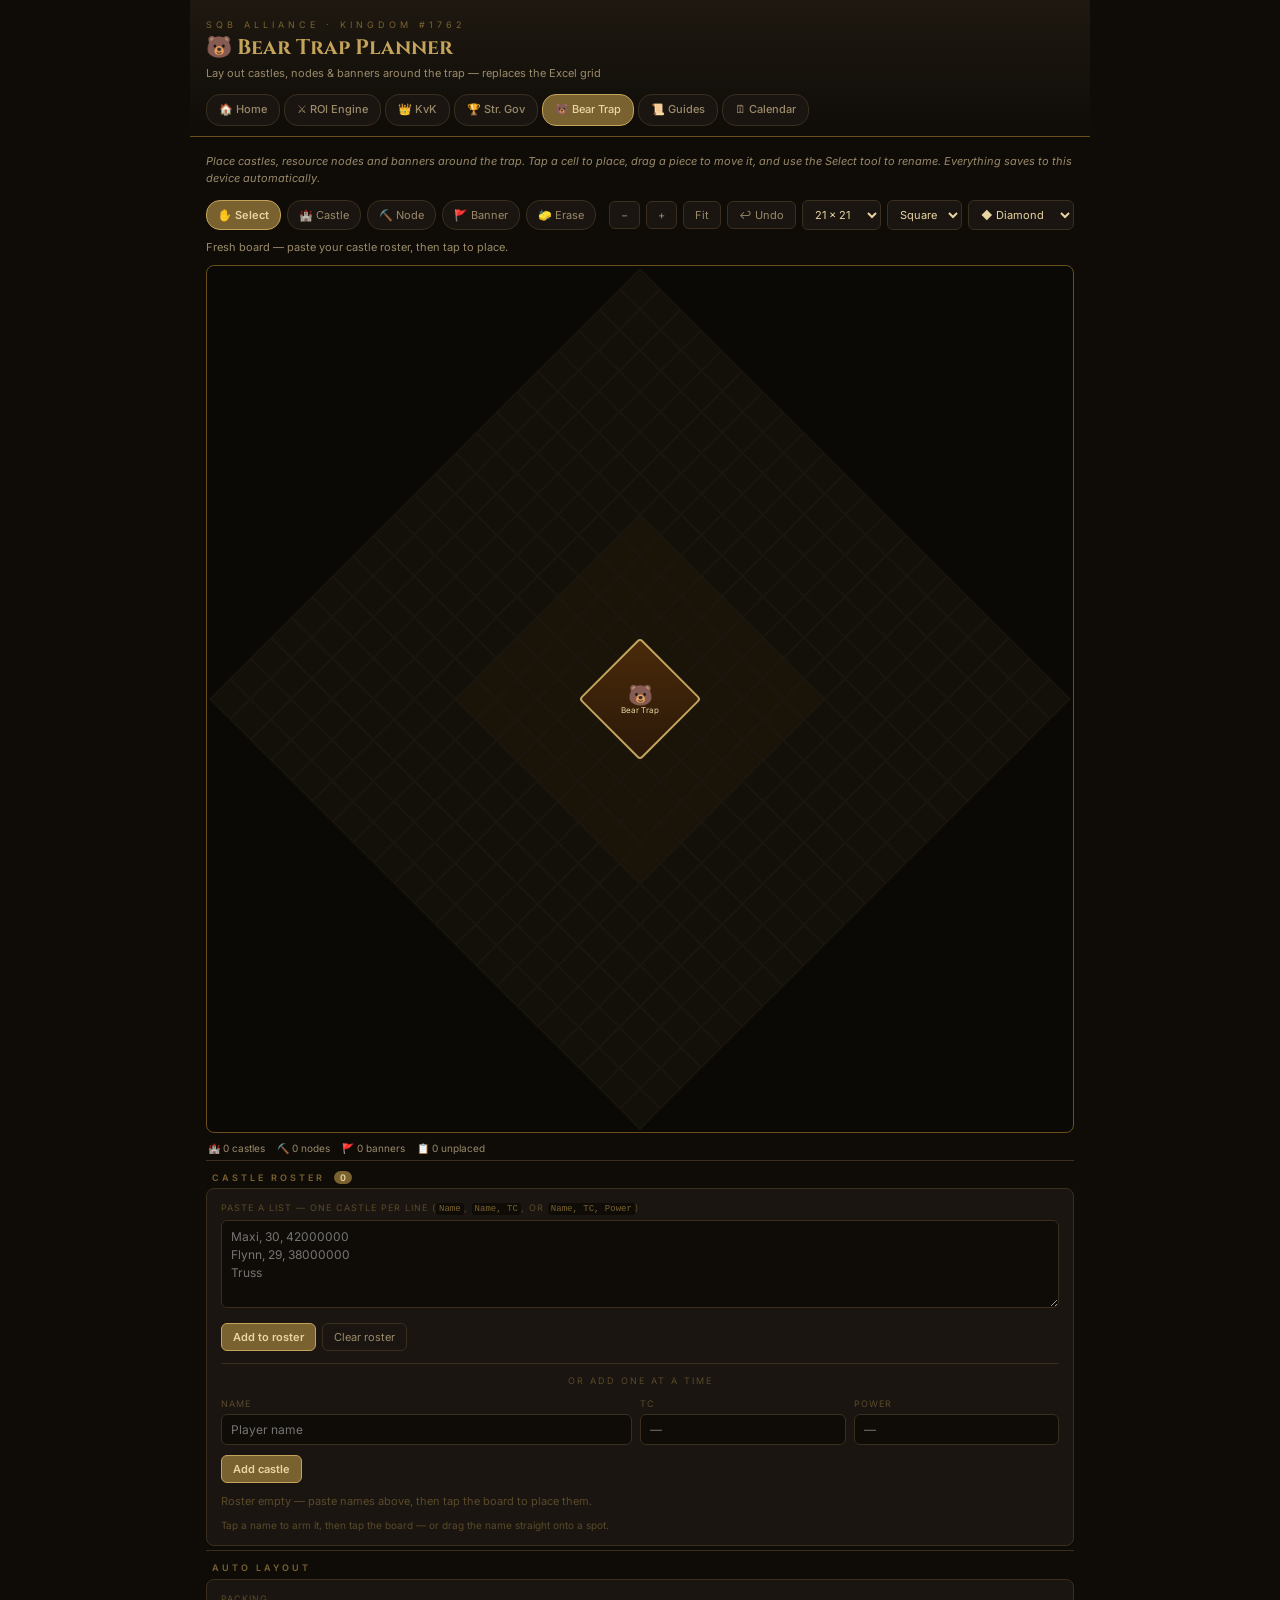
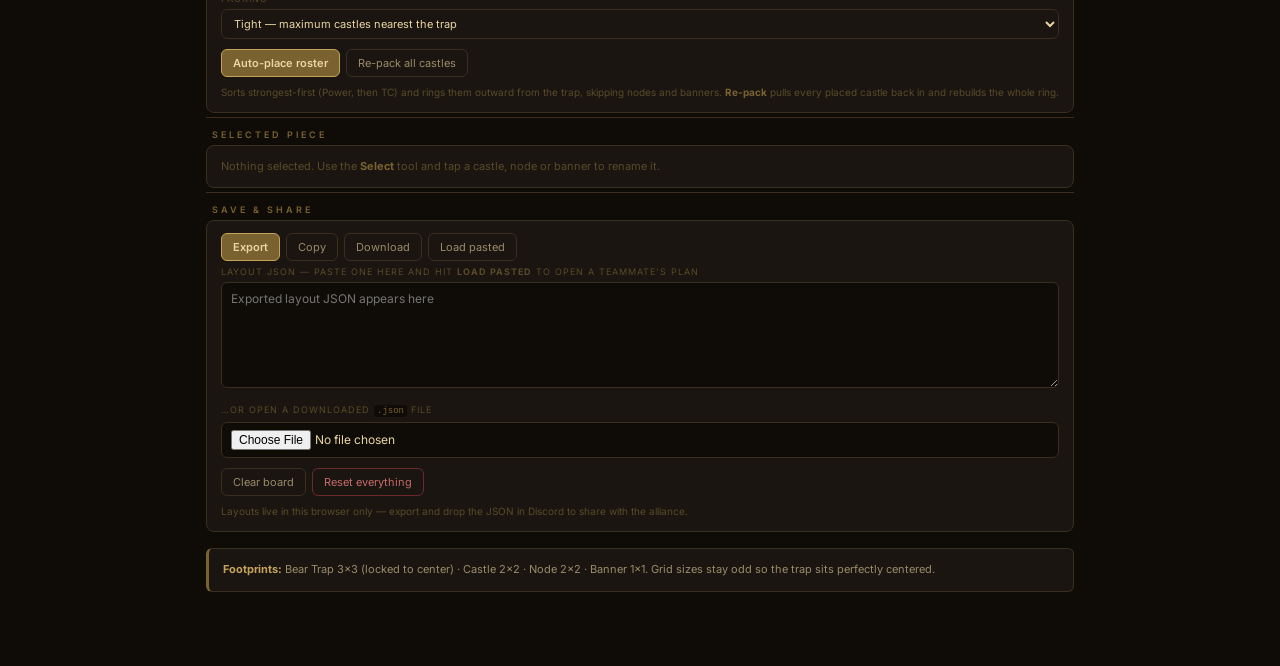
==== pages/bear-trap.html @ 65876cdd "Add Bear Trap Planner page Interactive alliance layout tool to replace the Excel grid. 3x3 trap lock" ====
<!DOCTYPE html>
<html lang="en">
<head>
<meta charset="UTF-8">
<meta name="viewport" content="width=device-width, initial-scale=1.0">
<title>Bear Trap Planner — SQB Wiki</title>
<link rel="stylesheet" href="../css/theme.css">
</head>
<body class="page-wide">

<div class="header"></div>

<div class="bt-page">
  <div class="intro">Place castles, resource nodes and banners around the trap. Tap a cell to place, drag a piece to move it, and use the Select tool to rename. Everything saves to this device automatically.</div>

  <!-- Toolbar -->
  <div class="bt-toolbar">
    <div class="bt-tools" id="bt-tools">
      <button type="button" class="bt-tool" data-tool="select">✋ Select</button>
      <button type="button" class="bt-tool" data-tool="castle">🏰 Castle</button>
      <button type="button" class="bt-tool" data-tool="node">⛏️ Node</button>
      <button type="button" class="bt-tool" data-tool="banner">🚩 Banner</button>
      <button type="button" class="bt-tool" data-tool="erase">🧽 Erase</button>
    </div>
    <div class="bt-toolbar-row">
      <button type="button" class="bt-btn" id="bt-zoom-out" aria-label="Zoom out">−</button>
      <button type="button" class="bt-btn" id="bt-zoom-in" aria-label="Zoom in">+</button>
      <button type="button" class="bt-btn" id="bt-zoom-fit">Fit</button>
      <button type="button" class="bt-btn" id="bt-undo">↩ Undo</button>
      <select id="bt-grid-size" class="bt-select" aria-label="Grid size"></select>
      <select id="bt-shape" class="bt-select" aria-label="Board shape">
        <option value="square">Square</option>
        <option value="round">Round</option>
      </select>
      <select id="bt-angle" class="bt-select" aria-label="Board angle">
        <option value="45">◆ Diamond</option>
        <option value="0">■ Top-down</option>
      </select>
    </div>
  </div>

  <div class="bt-status" id="bt-status"></div>

  <!-- Board -->
  <div class="bt-board-wrap" id="bt-board-wrap">
    <div class="bt-stage" id="bt-stage">
      <div class="bt-board" id="bt-board">
        <div class="bt-cells" id="bt-cells"></div>
        <div class="bt-pieces" id="bt-pieces"></div>
        <div class="bt-ghost" id="bt-ghost"></div>
      </div>
    </div>
  </div>

  <div class="bt-stats" id="bt-stats"></div>

  <!-- Roster -->
  <div class="section-title">Castle Roster <span class="bt-badge" id="bt-queue-count">0</span></div>
  <div class="bt-panel">
    <div class="bt-field">
      <label for="bt-roster-text">Paste a list — one castle per line (<code>Name</code>, <code>Name, TC</code>, or <code>Name, TC, Power</code>)</label>
      <textarea id="bt-roster-text" rows="4" placeholder="Maxi, 30, 42000000&#10;Flynn, 29, 38000000&#10;Truss"></textarea>
    </div>
    <div class="bt-btn-row">
      <button type="button" class="bt-btn primary" id="bt-roster-add">Add to roster</button>
      <button type="button" class="bt-btn" id="bt-roster-clear">Clear roster</button>
    </div>

    <div class="bt-divider">or add one at a time</div>
    <div class="bt-field-row">
      <div class="bt-field grow">
        <label for="bt-single-name">Name</label>
        <input type="text" id="bt-single-name" placeholder="Player name" maxlength="24">
      </div>
      <div class="bt-field narrow">
        <label for="bt-single-tc">TC</label>
        <input type="number" id="bt-single-tc" min="1" max="40" placeholder="—">
      </div>
      <div class="bt-field narrow">
        <label for="bt-single-pl">Power</label>
        <input type="number" id="bt-single-pl" min="0" step="100000" placeholder="—">
      </div>
    </div>
    <div class="bt-btn-row">
      <button type="button" class="bt-btn primary" id="bt-single-add">Add castle</button>
    </div>

    <div class="bt-queue" id="bt-queue"></div>
    <div class="bt-hint">Tap a name to arm it, then tap the board — or drag the name straight onto a spot.</div>
  </div>

  <!-- Auto layout -->
  <div class="section-title">Auto Layout</div>
  <div class="bt-panel">
    <div class="bt-field">
      <label for="bt-packing">Packing</label>
      <select id="bt-packing" class="bt-select wide">
        <option value="tight">Tight — maximum castles nearest the trap</option>
        <option value="spaced">Spaced — leave a 1-cell gap between castles</option>
      </select>
    </div>
    <div class="bt-btn-row">
      <button type="button" class="bt-btn primary" id="bt-auto">Auto-place roster</button>
      <button type="button" class="bt-btn" id="bt-regen">Re-pack all castles</button>
    </div>
    <div class="bt-hint">Sorts strongest-first (Power, then TC) and rings them outward from the trap, skipping nodes and banners. <strong>Re-pack</strong> pulls every placed castle back in and rebuilds the whole ring.</div>
  </div>

  <!-- Selected piece -->
  <div class="section-title">Selected Piece</div>
  <div class="bt-panel" id="bt-inspector"></div>

  <!-- Share -->
  <div class="section-title">Save & Share</div>
  <div class="bt-panel">
    <div class="bt-btn-row">
      <button type="button" class="bt-btn primary" id="bt-export">Export</button>
      <button type="button" class="bt-btn" id="bt-copy">Copy</button>
      <button type="button" class="bt-btn" id="bt-download">Download</button>
      <button type="button" class="bt-btn" id="bt-load">Load pasted</button>
    </div>
    <div class="bt-field">
      <label for="bt-share">Layout JSON — paste one here and hit <strong>Load pasted</strong> to open a teammate's plan</label>
      <textarea id="bt-share" rows="5" placeholder="Exported layout JSON appears here"></textarea>
    </div>
    <div class="bt-field">
      <label for="bt-file">…or open a downloaded <code>.json</code> file</label>
      <input type="file" id="bt-file" accept="application/json,.json">
    </div>
    <div class="bt-btn-row">
      <button type="button" class="bt-btn" id="bt-clear">Clear board</button>
      <button type="button" class="bt-btn danger" id="bt-reset">Reset everything</button>
    </div>
    <div class="bt-hint">Layouts live in this browser only — export and drop the JSON in Discord to share with the alliance.</div>
  </div>

  <div class="note-box">
    <strong>Footprints:</strong> Bear Trap 3×3 (locked to center) · Castle 2×2 · Node 2×2 · Banner 1×1. Grid sizes stay odd so the trap sits perfectly centered.
  </div>
</div>

<script src="../js/common.js"></script>
<script src="../js/bear-trap-model.js"></script>
<script src="../js/bear-trap.js"></script>
</body>
</html>
---- css/theme.css ----
/* ═══════════════════════════════════════════════
   SQB Wiki — Shared Theme
   Medieval war-room aesthetic, mobile-first
   ═══════════════════════════════════════════════ */

@import url('https://fonts.googleapis.com/css2?family=Cinzel:wght@400;600;700&family=Inter:wght@300;400;500;600&display=swap');

:root {
  --bg:        #0F0C08;
  --surface:   #1A1510;
  --surface-2: #211A12;
  --border:    #3A2E1E;
  --border-hi: #6B4F1A;
  --gold:      #C4A35A;
  --gold-dim:  #7A6230;
  --text:      #E8D5A3;
  --text-dim:  #9A8A6A;
  --text-faint:#5A4A2A;

  --best:      #7ACA7A;
  --best-bg:   #12280F;
  --good:      #CAAA3A;
  --good-bg:   #2A2400;
  --meh:       #8A7ACA;
  --hold:      #C46A3A;
  --locked:    #5A6A7A;
  --locked-bg: #12202A;

  --skip:      #C46A6A;
  --skip-bg:   #2A0F0F;
}

* { box-sizing: border-box; margin: 0; padding: 0; }

body {
  background: var(--bg);
  color: var(--text);
  font-family: 'Inter', sans-serif;
  font-size: 13px;
  line-height: 1.45;
  padding-bottom: 60px;
  max-width: 560px;
  margin: 0 auto;
}

a { color: var(--gold); text-decoration: none; }
a:hover { text-decoration: underline; }

/* ── Header (shared across all pages) ── */
.header {
  background: linear-gradient(180deg, #1E1810, #0F0C08);
  border-bottom: 1px solid var(--border-hi);
  padding: 18px 16px 0;
  position: sticky; top: 0; z-index: 30;
}
.header-eyebrow { font-size: 9px; letter-spacing: 4px; color: var(--gold-dim); text-transform: uppercase; }
.header-title { font-family: 'Cinzel', serif; font-size: 21px; font-weight: 700; color: var(--gold); margin-top: 2px; }
.header-sub { font-size: 11px; color: var(--text-dim); margin-top: 3px; margin-bottom: 12px; }

/* ── Nav (site-wide, used on every page) ── */
.site-nav {
  display: flex; gap: 4px; overflow-x: auto; padding-bottom: 10px;
  scrollbar-width: none;
}
.site-nav::-webkit-scrollbar { display: none; }
.site-nav a {
  flex-shrink: 0; padding: 7px 12px; font-size: 11px; font-weight: 500;
  background: var(--surface); border: 1px solid var(--border); border-radius: 14px;
  color: var(--text-dim); white-space: nowrap;
}
.site-nav a.active { background: var(--gold-dim); border-color: var(--gold); color: var(--text); }
.site-nav a:hover { text-decoration: none; border-color: var(--gold-dim); }

/* ── Tabs (in-page sections) ── */
.tabs { display: flex; gap: 4px; }
.tab {
  flex: 1; padding: 9px 4px; font-size: 11px; font-family: 'Inter', sans-serif; font-weight: 500;
  background: transparent; border: none; border-bottom: 2px solid transparent;
  color: var(--text-faint); cursor: pointer; transition: all .15s;
}
.tab.active { color: var(--gold); border-bottom-color: var(--gold); }

.panel { padding: 16px; display: none; }
.panel.active { display: block; }

.intro { font-size: 11px; color: var(--text-dim); font-style: italic; margin-bottom: 14px; line-height: 1.5; }

/* ── Cards ── */
.card {
  background: linear-gradient(135deg, var(--surface), var(--surface-2));
  border: 1px solid var(--border);
  border-radius: 8px; margin-bottom: 10px; overflow: hidden;
}
.card-head {
  display: flex; align-items: center; gap: 10px; padding: 12px 14px; cursor: pointer;
}
.card-icon { font-size: 22px; flex-shrink: 0; width: 28px; text-align: center; }
.card-name-wrap { flex: 1; }
.card-name { font-size: 14px; color: var(--text); font-weight: 600; }
.card-tag { font-size: 10px; color: var(--text-faint); margin-top: 1px; }
.card-chevron { color: var(--text-faint); font-size: 11px; margin-left: 6px; }

.card-detail { display: none; padding: 0 14px 12px; }
.card-detail.open { display: block; }

/* ── Row (event window / matrix row) ── */
.row-item {
  display: flex; align-items: center; justify-content: space-between;
  padding: 8px 10px; margin-top: 6px; border-radius: 5px;
  font-size: 12px; border: 1px solid transparent;
}
.row-item.best { background: var(--best-bg); border-color: #2A5A2A; }
.row-item.good { background: var(--good-bg); border-color: #5A5020; }
.row-item.meh  { background: var(--surface); border-color: var(--border); }
.row-item.skip { background: var(--skip-bg); border-color: #5A2A2A; }
.row-item.locked { background: var(--locked-bg); border-color: #2A3A4A; opacity: .8; }

.row-event { display: flex; align-items: center; gap: 7px; }
.row-event .r-icon { font-size: 13px; }
.row-event .r-name { color: var(--text); }
.row-event .r-day { font-size: 10px; color: var(--text-faint); }
.row-pts { font-weight: 600; }
.row-item.best .row-pts { color: var(--best); }
.row-item.good .row-pts { color: var(--good); }
.row-item.meh .row-pts  { color: var(--text-dim); }
.row-item.locked .row-pts { color: var(--locked); }

.lock-badge {
  font-size: 8px; background: #1A2A3A; color: var(--locked); border: 1px solid #2A4A5A;
  padding: 1px 5px; border-radius: 3px; margin-left: 6px; text-transform: uppercase; letter-spacing: .5px;
}

.verdict {
  margin-top: 8px; padding: 8px 10px; border-radius: 5px; font-size: 11px; line-height: 1.5;
  background: #1A1510; border-left: 2px solid var(--gold-dim); color: var(--text-dim);
}
.verdict strong { color: var(--gold); }

/* ── Filter chips ── */
.filters { display: flex; gap: 6px; flex-wrap: wrap; margin-bottom: 14px; }
.chip {
  font-size: 10px; padding: 4px 10px; border-radius: 12px; cursor: pointer;
  background: var(--surface); border: 1px solid var(--border); color: var(--text-dim);
  transition: all .15s;
}
.chip.active { background: var(--gold-dim); border-color: var(--gold); color: var(--text); }

/* ── Matrix table (SG / KvK grids) ── */
.matrix-wrap { padding: 0 8px; overflow-x: auto; }
.matrix-stagebar {
  display: grid; gap: 0; padding: 0 8px; margin-top: 12px;
  position: sticky; top: 90px; z-index: 10; background: var(--bg);
}
.matrix-label {
  font-family: 'Cinzel', serif; font-size: 9px; font-weight: 600; text-align: center;
  padding: 8px 4px 6px; letter-spacing: 0.5px; border-radius: 4px 4px 0 0; line-height: 1.3;
}
.matrix-label span {
  display: block; font-size: 8px; font-family: 'Inter', sans-serif; font-weight: 400;
  opacity: 0.7; margin-top: 2px; letter-spacing: 0;
}
.matrix-row {
  display: grid; gap: 0; border-bottom: 1px solid var(--border);
}
.matrix-row:hover { background: #1A1510; }
.matrix-rowlabel {
  padding: 8px 6px 8px 2px; font-size: 11px; color: var(--text-dim);
  display: flex; align-items: center; gap: 5px; border-right: 1px solid var(--border);
}
.matrix-rowlabel .icon { font-size: 14px; flex-shrink: 0; }
.matrix-rowlabel .pts  { font-size: 9px; color: var(--text-faint); margin-top: 1px; }
.matrix-cell {
  display: flex; align-items: center; justify-content: center;
  padding: 6px 2px; border-right: 1px solid var(--border); font-size: 16px;
}
.matrix-cell:last-child { border-right: none; }
.matrix-cell.use  { background: var(--best-bg); }
.matrix-cell.prep { background: var(--good-bg); }
.matrix-cell.skip { background: var(--skip-bg); }
.matrix-cell.free { background: var(--locked-bg); }
.matrix-cell.na   { background: transparent; }

.section-title {
  padding: 10px 6px 4px; font-size: 9px; letter-spacing: 3px; text-transform: uppercase;
  color: var(--gold-dim); font-weight: 600; border-top: 1px solid var(--border); margin-top: 4px;
}

/* ── Legend ── */
.legend {
  display: flex; gap: 8px; padding: 12px 16px; flex-wrap: wrap;
  border-bottom: 1px solid var(--border); justify-content: center;
}
.legend-item { display: flex; align-items: center; gap: 5px; font-size: 11px; color: var(--text-dim); }
.pip {
  width: 22px; height: 22px; border-radius: 4px; display: flex; align-items: center;
  justify-content: center; font-size: 13px; flex-shrink: 0;
}
.pip-use  { background: var(--best-bg); border: 1px solid #2A6A2A; color: var(--best); }
.pip-prep { background: var(--good-bg); border: 1px solid #7A6200; color: var(--good); }
.pip-skip { background: var(--skip-bg); border: 1px solid #6A2A2A; color: var(--skip); }
.pip-free { background: var(--locked-bg); border: 1px solid #2A4A6A; color: #6AAACA; }
.pip-na   { background: #1A1510; border: 1px solid #2A2010; color: var(--text-faint); }

/* ── Notes / callouts ── */
.note-box {
  margin-top: 16px; background: var(--surface); border: 1px solid var(--border);
  border-left: 3px solid var(--gold-dim); border-radius: 6px; padding: 12px 14px;
  font-size: 11px; color: var(--text-dim); line-height: 1.6;
}
.note-box strong { color: var(--gold); }

.event-banner {
  background: linear-gradient(135deg, #2A1E0A, #1A1510); border: 1px solid var(--border-hi);
  border-radius: 8px; padding: 14px; margin-bottom: 16px;
}
.eb-label { font-size: 9px; letter-spacing: 2px; color: var(--gold-dim); text-transform: uppercase; }
.eb-name { font-family: 'Cinzel', serif; font-size: 16px; color: var(--gold); margin-top: 2px; }
.eb-timer { font-size: 11px; color: var(--text-dim); margin-top: 4px; }

/* ── Today items ── */
.today-section { margin-bottom: 20px; }
.today-head {
  font-family: 'Cinzel', serif; font-size: 12px; letter-spacing: 1px; padding: 6px 0;
  border-bottom: 1px solid var(--border); margin-bottom: 10px; display: flex; align-items: center; gap: 8px;
}
.today-head.spend { color: var(--best); }
.today-head.hold  { color: var(--hold); }

.today-item {
  display: flex; align-items: center; gap: 10px; padding: 10px 12px; margin-bottom: 6px;
  background: var(--surface); border-radius: 6px; border-left: 3px solid var(--border);
}
.today-item.spend { border-left-color: var(--best); }
.today-item.hold  { border-left-color: var(--hold); }
.today-item .ti-icon { font-size: 18px; }
.today-item .ti-body { flex: 1; }
.today-item .ti-name { font-size: 13px; color: var(--text); }
.today-item .ti-why { font-size: 10px; color: var(--text-dim); margin-top: 1px; }
.today-item .ti-pts { font-size: 12px; font-weight: 600; }
.today-item.spend .ti-pts { color: var(--best); }
.today-item.hold .ti-pts { color: var(--hold); }
.today-item.stacked { border-left-color: var(--gold); background: linear-gradient(90deg, #1A1510, #221A0A); }
.today-item.prep { opacity: 0.85; }

.today-stack-list { display: flex; flex-direction: column; gap: 10px; margin-bottom: 12px; }
.today-stack-card {
  background: var(--surface); border: 1px solid var(--border); border-radius: 8px; padding: 10px 12px;
}
.today-stack-head {
  display: flex; justify-content: space-between; align-items: center; font-size: 12px; color: var(--text);
}
.today-stack-sub { font-size: 10px; color: var(--text-dim); margin-top: 4px; }
.today-remove {
  background: none; border: none; color: var(--text-faint); font-size: 18px; cursor: pointer; padding: 0 4px; line-height: 1;
}
.today-day-row { display: flex; gap: 4px; margin-top: 8px; flex-wrap: wrap; }
.today-day-btn {
  min-width: 28px; height: 28px; border-radius: 6px; border: 1px solid var(--border);
  background: var(--bg); color: var(--text-dim); font-size: 11px; cursor: pointer;
}
.today-day-btn.active {
  border-color: var(--gold-dim); background: var(--surface-2); color: var(--gold); font-weight: 600;
}
.today-add-row { margin-top: 8px; }
.today-add-label { font-size: 9px; letter-spacing: 2px; text-transform: uppercase; color: var(--text-faint); margin-bottom: 6px; }
.today-intel-foot {
  margin-top: 8px; font-size: 10px; color: var(--text-faint); line-height: 1.5;
}
.today-intel-foot strong { color: var(--gold-dim); font-weight: 600; }

/* ── Homepage tiles ── */
.tile-grid { display: grid; grid-template-columns: 1fr 1fr; gap: 10px; padding: 16px; }
.tile {
  background: linear-gradient(135deg, var(--surface), var(--surface-2));
  border: 1px solid var(--border); border-radius: 10px; padding: 16px 12px;
  text-align: center; transition: border-color .15s;
}
.tile:hover { border-color: var(--gold-dim); text-decoration: none; }
.tile-icon { font-size: 28px; margin-bottom: 8px; }
.tile-title { font-family: 'Cinzel', serif; font-size: 13px; color: var(--gold); }
.tile-desc { font-size: 10px; color: var(--text-dim); margin-top: 4px; line-height: 1.4; }

.disclaimer {
  text-align: center; font-size: 10px; color: var(--text-faint); padding: 20px 16px 0; line-height: 1.5;
}

/* ── Guide blocks (comps, strategy) ── */
.guide-section { margin-top: 14px; }
.guide-section:first-child { margin-top: 0; }
.guide-section-title {
  font-family: 'Cinzel', serif; font-size: 11px; letter-spacing: 1px;
  color: var(--gold); margin-bottom: 8px; padding-bottom: 4px;
  border-bottom: 1px solid var(--border);
}
.guide-body {
  font-size: 11px; color: var(--text-dim); line-height: 1.65;
}
.guide-body strong { color: var(--text); }
.guide-list {
  margin: 0; padding-left: 18px; font-size: 11px; color: var(--text-dim); line-height: 1.65;
}
.guide-list li { margin-bottom: 6px; }
.guide-list li:last-child { margin-bottom: 0; }
.guide-table {
  width: 100%; border-collapse: collapse; margin-top: 8px; font-size: 11px;
}
.guide-table th {
  text-align: left; padding: 6px 8px; color: var(--gold-dim);
  border-bottom: 1px solid var(--border); font-size: 10px;
  text-transform: uppercase; letter-spacing: 0.5px;
}
.guide-table td {
  padding: 6px 8px; border-bottom: 1px solid var(--border); color: var(--text-dim);
  vertical-align: top;
}
.guide-callout {
  margin-top: 12px; padding: 10px 12px; border-radius: 6px; font-size: 11px; line-height: 1.6;
  border-left: 3px solid var(--gold-dim); background: var(--surface); color: var(--text-dim);
}
.guide-callout.warn {
  border-left-color: var(--hold); background: #1A1208;
}
.guide-callout.tip {
  border-left-color: var(--best);
}
.guide-callout strong { color: var(--gold); }

/* ── Bear Trap Planner ── */
body.page-wide { max-width: 900px; }

.bt-page { padding: 16px; }

.bt-toolbar {
  display: flex; flex-direction: column; gap: 8px; margin-bottom: 10px;
}
.bt-tools, .bt-toolbar-row { display: flex; gap: 6px; flex-wrap: wrap; align-items: center; }

.bt-tool {
  font-family: 'Inter', sans-serif; font-size: 11px; padding: 7px 11px; border-radius: 14px;
  background: var(--surface); border: 1px solid var(--border); color: var(--text-dim);
  cursor: pointer; transition: all .15s;
}
.bt-tool:hover { border-color: var(--gold-dim); }
.bt-tool.active { background: var(--gold-dim); border-color: var(--gold); color: var(--text); font-weight: 600; }

.bt-btn {
  font-family: 'Inter', sans-serif; font-size: 11px; padding: 6px 11px; border-radius: 6px;
  background: var(--surface); border: 1px solid var(--border); color: var(--text-dim); cursor: pointer;
}
.bt-btn:hover { border-color: var(--gold-dim); color: var(--text); }
.bt-btn.primary { background: var(--gold-dim); border-color: var(--gold); color: var(--text); font-weight: 600; }
.bt-btn.danger { border-color: #6A2A2A; color: var(--skip); }

.bt-select {
  font-family: 'Inter', sans-serif; font-size: 11px; padding: 6px 8px; border-radius: 6px;
  background: var(--surface); border: 1px solid var(--border); color: var(--text);
}
.bt-select.wide { width: 100%; }

.bt-status {
  font-size: 11px; color: var(--text-dim); min-height: 17px; margin-bottom: 8px; line-height: 1.4;
}
.bt-status.warn { color: var(--hold); }

/* Board */
.bt-board-wrap {
  overflow: auto; border: 1px solid var(--border-hi); border-radius: 8px;
  background: #0B0906; padding: 2px;
}
/* Stage reserves the rotated board's bounding box; the board pivots at its center. */
.bt-stage { position: relative; }
.bt-board {
  position: absolute; left: 50%; top: 50%;
  transform-origin: center center; touch-action: pan-x pan-y;
}
.bt-cells { display: grid; position: absolute; inset: 0; }
.bt-cell { border: 1px solid #1C1710; background: #131009; }
.bt-cell.inner { background: #1A1408; }
.bt-cell.off { border-color: transparent; background: transparent; }

/* Overlay must not swallow clicks meant for empty cells underneath. */
.bt-pieces { position: absolute; inset: 0; pointer-events: none; }
.bt-piece {
  position: absolute; display: flex; align-items: center; justify-content: center;
  overflow: hidden; cursor: grab;
  border-radius: 4px; touch-action: none; line-height: 1.1; pointer-events: auto;
}
/* Undo the board tilt so names read horizontally in diamond view. */
.bt-piece-inner {
  display: flex; flex-direction: column; align-items: center; justify-content: center;
  width: 100%; height: 100%;
  transform: rotate(calc(-1 * var(--bt-angle, 0deg)));
}
.bt-piece-icon { font-size: 13px; }
.bt-piece-label {
  font-size: 8px; max-width: 100%; padding: 0 2px; overflow: hidden;
  text-overflow: ellipsis; white-space: nowrap; color: var(--text);
}
.bt-piece-meta { font-size: 7px; color: var(--text-faint); }

.bt-piece.trap {
  background: linear-gradient(135deg, #4A2A0A, #2A1808); border: 2px solid var(--gold);
  cursor: not-allowed;
}
.bt-piece.trap .bt-piece-icon { font-size: 20px; }
.bt-piece.castle { background: linear-gradient(135deg, #1E2A3A, #141C28); border: 1px solid #3A5A7A; }
.bt-piece.node   { background: linear-gradient(135deg, #12280F, #0E1C0C); border: 1px solid #2A6A2A; }
.bt-piece.banner { background: #2A1E0A; border: 1px solid var(--gold-dim); }
.bt-piece.selected { outline: 2px solid var(--gold); outline-offset: -1px; z-index: 5; }

.bt-ghost {
  position: absolute; display: none; pointer-events: none; border-radius: 4px; z-index: 8;
}
.bt-ghost.valid   { background: rgba(122,202,122,.28); border: 1px dashed var(--best); }
.bt-ghost.invalid { background: rgba(196,106,106,.28); border: 1px dashed var(--skip); }

.bt-stats {
  display: flex; gap: 12px; flex-wrap: wrap; font-size: 10px;
  color: var(--text-dim); padding: 8px 2px 0;
}

/* Panels & forms */
.bt-panel {
  background: var(--surface); border: 1px solid var(--border); border-radius: 8px;
  padding: 12px 14px; margin-bottom: 4px;
}
.bt-field { margin-bottom: 10px; }
.bt-field label {
  display: block; font-size: 9px; letter-spacing: 1px; text-transform: uppercase;
  color: var(--text-faint); margin-bottom: 4px;
}
.bt-field label code {
  font-size: 9px; color: var(--gold-dim); background: var(--bg);
  padding: 1px 3px; border-radius: 3px; text-transform: none; letter-spacing: 0;
}
.bt-field input, .bt-field textarea {
  width: 100%; font-family: 'Inter', sans-serif; font-size: 12px; padding: 7px 9px;
  background: var(--bg); border: 1px solid var(--border); border-radius: 6px; color: var(--text);
}
.bt-field textarea { resize: vertical; line-height: 1.5; }
.bt-field input:focus, .bt-field textarea:focus { outline: none; border-color: var(--gold-dim); }
.bt-field-row { display: flex; gap: 8px; }
.bt-field-row .bt-field { flex: 1; }
.bt-field.grow { flex: 2; }
.bt-field.narrow { flex: 1; }

.bt-btn-row { display: flex; gap: 6px; flex-wrap: wrap; margin-bottom: 4px; }

.bt-divider {
  font-size: 9px; letter-spacing: 2px; text-transform: uppercase; color: var(--text-faint);
  text-align: center; margin: 12px 0 10px; border-top: 1px solid var(--border); padding-top: 10px;
}

.bt-badge {
  font-size: 9px; background: var(--gold-dim); color: var(--text);
  padding: 1px 6px; border-radius: 8px; margin-left: 4px; letter-spacing: 0;
}

.bt-queue { display: flex; flex-wrap: wrap; gap: 6px; margin-top: 10px; }
.bt-queue-item {
  display: flex; align-items: center; gap: 5px; padding: 5px 6px 5px 9px;
  background: var(--bg); border: 1px solid var(--border); border-radius: 14px;
  font-size: 11px; color: var(--text-dim); cursor: grab; touch-action: none;
}
.bt-queue-item.active { border-color: var(--gold); background: var(--surface-2); color: var(--text); }
.bt-queue-name { color: var(--text); }
.bt-queue-meta { font-size: 9px; color: var(--text-faint); }
.bt-queue-drop {
  background: none; border: none; color: var(--text-faint); font-size: 15px;
  cursor: pointer; padding: 0 2px; line-height: 1;
}
.bt-queue-drop:hover { color: var(--skip); }

.bt-empty { font-size: 11px; color: var(--text-faint); line-height: 1.6; }
.bt-empty strong { color: var(--gold-dim); }
.bt-hint { font-size: 10px; color: var(--text-faint); line-height: 1.5; margin-top: 8px; }
.bt-hint strong { color: var(--gold-dim); }

@media (min-width: 720px) {
  .bt-toolbar { flex-direction: row; justify-content: space-between; align-items: flex-start; }
}

@media (max-width: 480px) {
  .matrix-rowlabel .pts { display: none; }
}
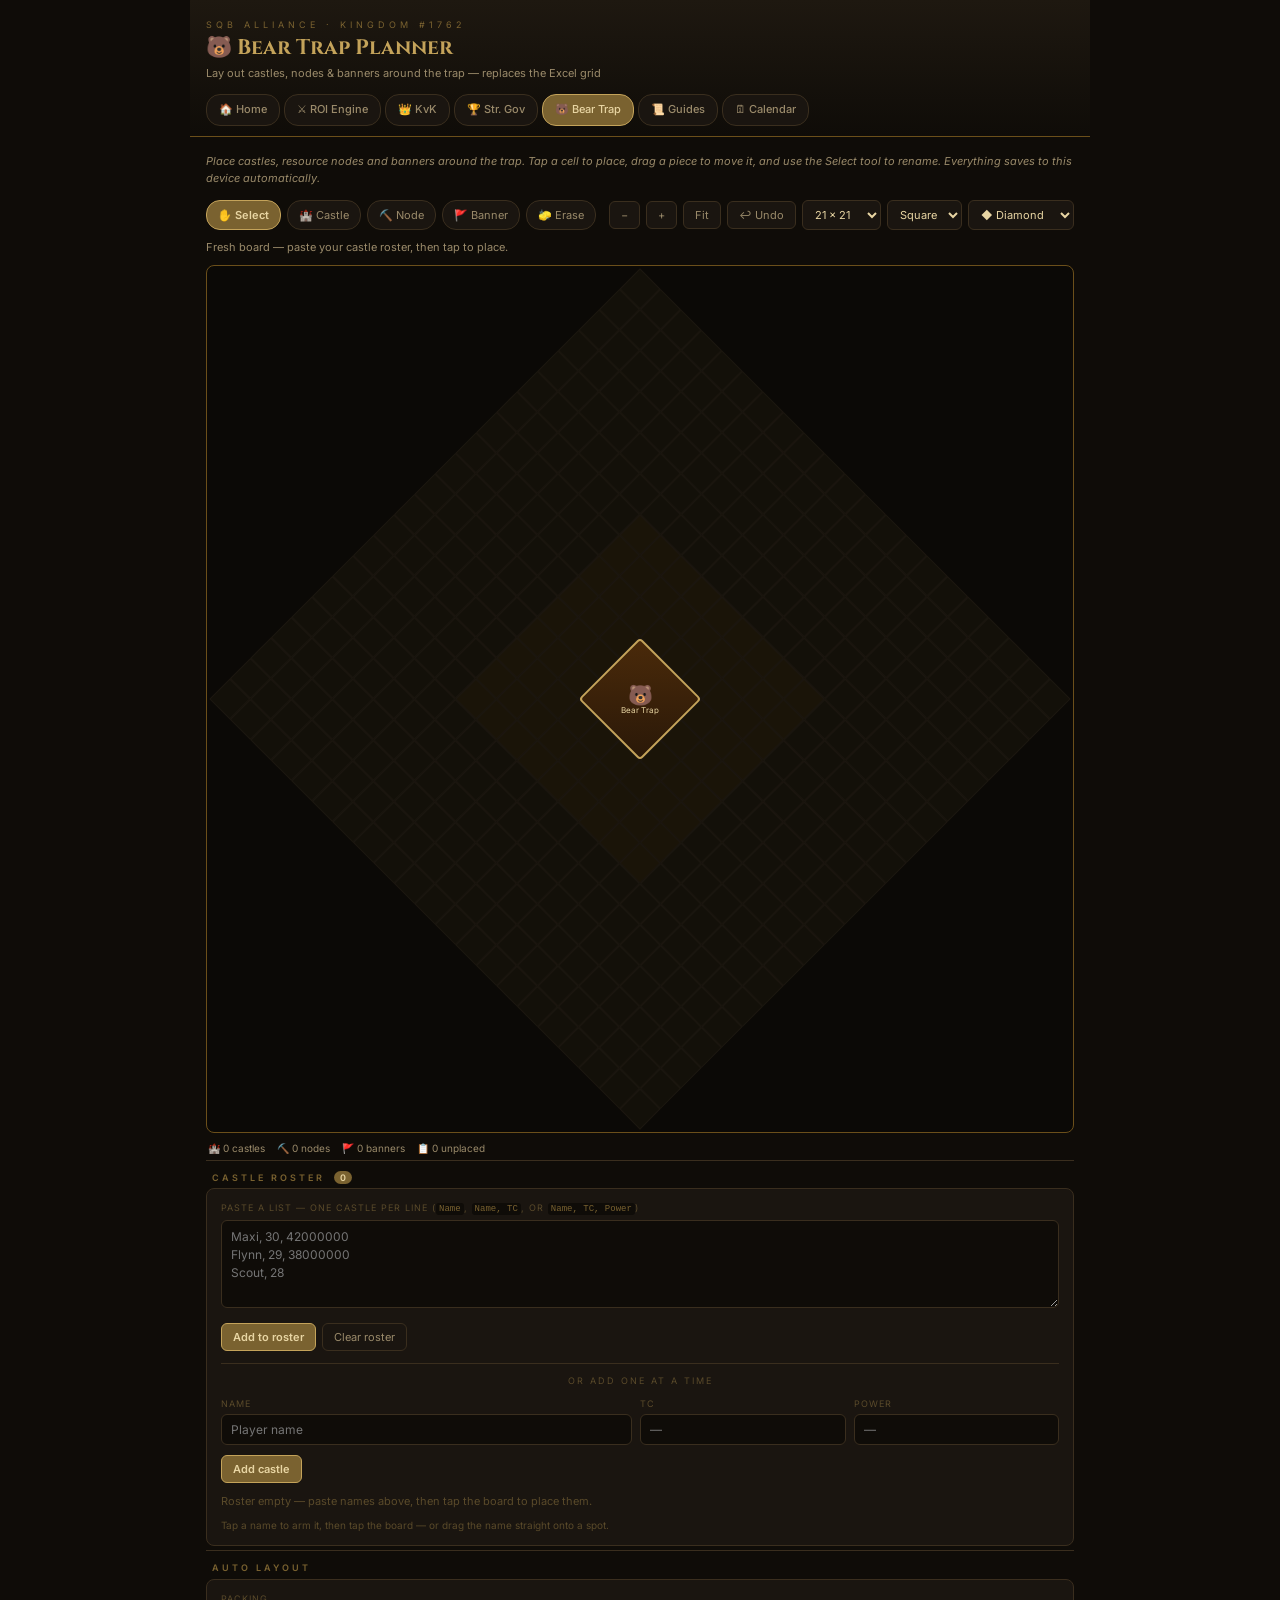
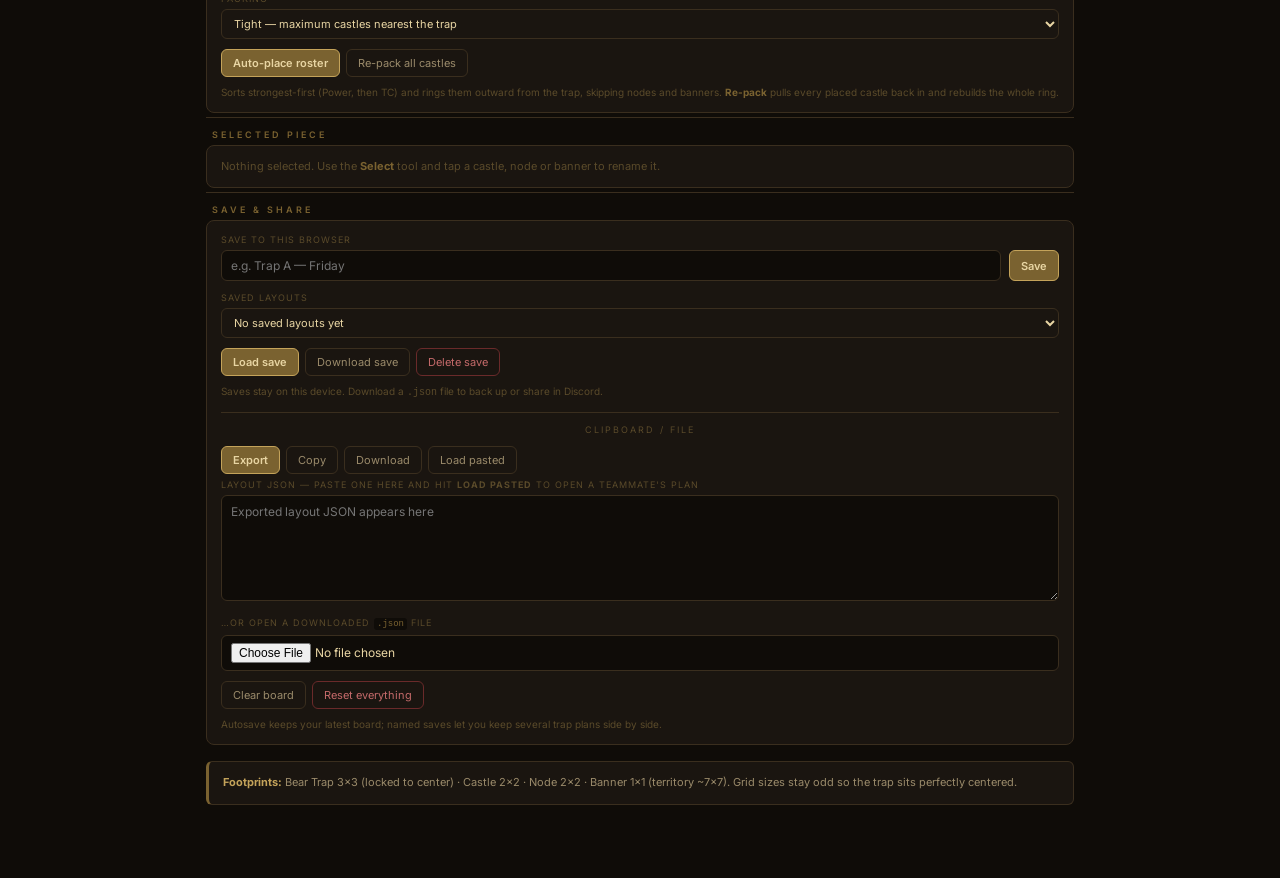
==== commit eb30a5c8: "Add banner territory shading and named layout saves Show idle vs active (selected/moving) banner cov" ====
--- a/pages/bear-trap.html
+++ b/pages/bear-trap.html
@@ -59,7 +59,7 @@
   <div class="bt-panel">
     <div class="bt-field">
       <label for="bt-roster-text">Paste a list — one castle per line (<code>Name</code>, <code>Name, TC</code>, or <code>Name, TC, Power</code>)</label>
-      <textarea id="bt-roster-text" rows="4" placeholder="Maxi, 30, 42000000&#10;Flynn, 29, 38000000&#10;Truss"></textarea>
+      <textarea id="bt-roster-text" rows="4" placeholder="Maxi, 30, 42000000&#10;Flynn, 29, 38000000&#10;Scout, 28"></textarea>
     </div>
     <div class="bt-btn-row">
       <button type="button" class="bt-btn primary" id="bt-roster-add">Add to roster</button>
@@ -110,9 +110,30 @@
   <div class="section-title">Selected Piece</div>
   <div class="bt-panel" id="bt-inspector"></div>
 
-  <!-- Share -->
+  <!-- Save & Share -->
   <div class="section-title">Save & Share</div>
   <div class="bt-panel">
+    <div class="bt-field">
+      <label for="bt-save-name">Save to this browser</label>
+      <div class="bt-field-row">
+        <div class="bt-field grow" style="margin-bottom:0">
+          <input type="text" id="bt-save-name" placeholder="e.g. Trap A — Friday" maxlength="48">
+        </div>
+        <button type="button" class="bt-btn primary" id="bt-save-named">Save</button>
+      </div>
+    </div>
+    <div class="bt-field">
+      <label for="bt-saves">Saved layouts</label>
+      <select id="bt-saves" class="bt-select wide" aria-label="Saved layouts"></select>
+    </div>
+    <div class="bt-btn-row">
+      <button type="button" class="bt-btn primary" id="bt-load-named">Load save</button>
+      <button type="button" class="bt-btn" id="bt-download-named">Download save</button>
+      <button type="button" class="bt-btn danger" id="bt-delete-named">Delete save</button>
+    </div>
+    <div class="bt-hint">Saves stay on this device. Download a <code>.json</code> file to back up or share in Discord.</div>
+
+    <div class="bt-divider">clipboard / file</div>
     <div class="bt-btn-row">
       <button type="button" class="bt-btn primary" id="bt-export">Export</button>
       <button type="button" class="bt-btn" id="bt-copy">Copy</button>
@@ -131,11 +152,11 @@
       <button type="button" class="bt-btn" id="bt-clear">Clear board</button>
       <button type="button" class="bt-btn danger" id="bt-reset">Reset everything</button>
     </div>
-    <div class="bt-hint">Layouts live in this browser only — export and drop the JSON in Discord to share with the alliance.</div>
+    <div class="bt-hint">Autosave keeps your latest board; named saves let you keep several trap plans side by side.</div>
   </div>
 
   <div class="note-box">
-    <strong>Footprints:</strong> Bear Trap 3×3 (locked to center) · Castle 2×2 · Node 2×2 · Banner 1×1. Grid sizes stay odd so the trap sits perfectly centered.
+    <strong>Footprints:</strong> Bear Trap 3×3 (locked to center) · Castle 2×2 · Node 2×2 · Banner 1×1 (territory ~7×7). Grid sizes stay odd so the trap sits perfectly centered.
   </div>
 </div>
 
--- a/css/theme.css
+++ b/css/theme.css
@@ -377,6 +377,11 @@
 .bt-cell { border: 1px solid #1C1710; background: #131009; }
 .bt-cell.inner { background: #1A1408; }
 .bt-cell.off { border-color: transparent; background: transparent; }
+/* Banner territory — idle claim vs selected/moving preview. Base cells stay #131009. */
+.bt-cell.territory { background: #1C2410; border-color: #2A3A18; }
+.bt-cell.territory.inner { background: #222C14; }
+.bt-cell.territory-active { background: #2E3A12; border-color: #6B8A2A; box-shadow: inset 0 0 0 1px rgba(154, 196, 74, 0.35); }
+.bt-cell.territory-active.inner { background: #354418; }
 
 /* Overlay must not swallow clicks meant for empty cells underneath. */
 .bt-pieces { position: absolute; inset: 0; pointer-events: none; }
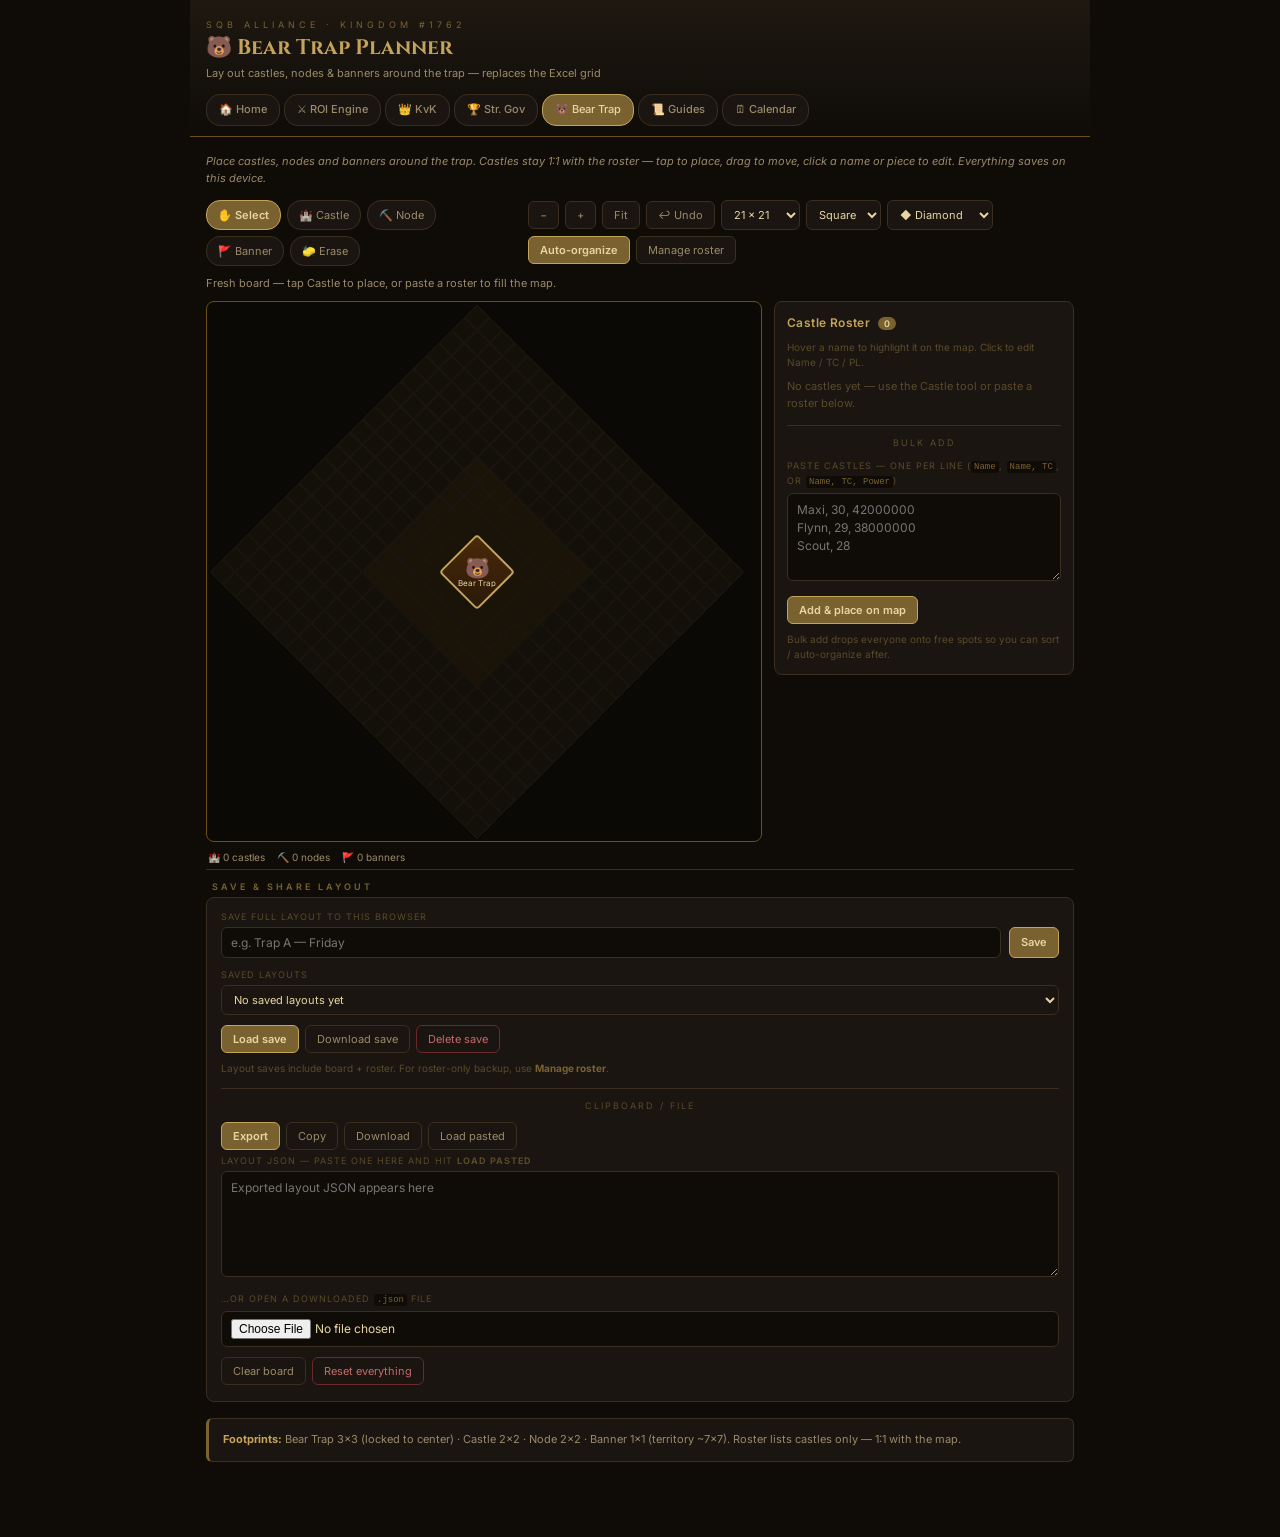
==== commit e473cc1b: "Bear Trap: 1:1 castle roster UX rewrite Replace queue-based placement with map↔roster 1:1 castles, e" ====
--- a/pages/bear-trap.html
+++ b/pages/bear-trap.html
@@ -11,7 +11,7 @@
 <div class="header"></div>
 
 <div class="bt-page">
-  <div class="intro">Place castles, resource nodes and banners around the trap. Tap a cell to place, drag a piece to move it, and use the Select tool to rename. Everything saves to this device automatically.</div>
+  <div class="intro">Place castles, nodes and banners around the trap. Castles stay 1:1 with the roster — tap to place, drag to move, click a name or piece to edit. Everything saves on this device.</div>
 
   <!-- Toolbar -->
   <div class="bt-toolbar">
@@ -36,85 +36,54 @@
         <option value="45">◆ Diamond</option>
         <option value="0">■ Top-down</option>
       </select>
+      <button type="button" class="bt-btn primary" id="bt-open-organize">Auto-organize</button>
+      <button type="button" class="bt-btn" id="bt-open-manage">Manage roster</button>
+      <button type="button" class="bt-btn bt-roster-toggle" id="bt-roster-toggle" aria-expanded="false">Roster</button>
     </div>
   </div>
 
   <div class="bt-status" id="bt-status"></div>
 
-  <!-- Board -->
-  <div class="bt-board-wrap" id="bt-board-wrap">
-    <div class="bt-stage" id="bt-stage">
-      <div class="bt-board" id="bt-board">
-        <div class="bt-cells" id="bt-cells"></div>
-        <div class="bt-pieces" id="bt-pieces"></div>
-        <div class="bt-ghost" id="bt-ghost"></div>
-      </div>
-    </div>
-  </div>
+  <!-- Board + roster -->
+  <div class="bt-workspace">
+    <div class="bt-board-wrap" id="bt-board-wrap">
+      <div class="bt-stage" id="bt-stage">
+        <div class="bt-board" id="bt-board">
+          <div class="bt-cells" id="bt-cells"></div>
+          <div class="bt-pieces" id="bt-pieces"></div>
+          <div class="bt-ghost" id="bt-ghost"></div>
+        </div>
+      </div>
+    </div>
+
+    <aside class="bt-roster-panel" id="bt-roster-panel" aria-label="Castle roster">
+      <div class="bt-roster-head">
+        <div class="bt-roster-title">Castle Roster <span class="bt-badge" id="bt-roster-count">0</span></div>
+        <button type="button" class="bt-btn bt-roster-close" id="bt-roster-close" aria-label="Close roster">✕</button>
+      </div>
+      <div class="bt-hint">Hover a name to highlight it on the map. Click to edit Name / TC / PL.</div>
+      <div class="bt-roster-list" id="bt-roster-list"></div>
+
+      <div class="bt-divider">bulk add</div>
+      <div class="bt-field">
+        <label for="bt-roster-text">Paste castles — one per line (<code>Name</code>, <code>Name, TC</code>, or <code>Name, TC, Power</code>)</label>
+        <textarea id="bt-roster-text" rows="4" placeholder="Maxi, 30, 42000000&#10;Flynn, 29, 38000000&#10;Scout, 28"></textarea>
+      </div>
+      <div class="bt-btn-row">
+        <button type="button" class="bt-btn primary" id="bt-roster-add">Add &amp; place on map</button>
+      </div>
+      <div class="bt-hint">Bulk add drops everyone onto free spots so you can sort / auto-organize after.</div>
+    </aside>
+  </div>
+  <div class="bt-roster-backdrop" id="bt-roster-backdrop" hidden></div>
 
   <div class="bt-stats" id="bt-stats"></div>
 
-  <!-- Roster -->
-  <div class="section-title">Castle Roster <span class="bt-badge" id="bt-queue-count">0</span></div>
+  <!-- Save & Share (full layout) -->
+  <div class="section-title">Save &amp; Share Layout</div>
   <div class="bt-panel">
     <div class="bt-field">
-      <label for="bt-roster-text">Paste a list — one castle per line (<code>Name</code>, <code>Name, TC</code>, or <code>Name, TC, Power</code>)</label>
-      <textarea id="bt-roster-text" rows="4" placeholder="Maxi, 30, 42000000&#10;Flynn, 29, 38000000&#10;Scout, 28"></textarea>
-    </div>
-    <div class="bt-btn-row">
-      <button type="button" class="bt-btn primary" id="bt-roster-add">Add to roster</button>
-      <button type="button" class="bt-btn" id="bt-roster-clear">Clear roster</button>
-    </div>
-
-    <div class="bt-divider">or add one at a time</div>
-    <div class="bt-field-row">
-      <div class="bt-field grow">
-        <label for="bt-single-name">Name</label>
-        <input type="text" id="bt-single-name" placeholder="Player name" maxlength="24">
-      </div>
-      <div class="bt-field narrow">
-        <label for="bt-single-tc">TC</label>
-        <input type="number" id="bt-single-tc" min="1" max="40" placeholder="—">
-      </div>
-      <div class="bt-field narrow">
-        <label for="bt-single-pl">Power</label>
-        <input type="number" id="bt-single-pl" min="0" step="100000" placeholder="—">
-      </div>
-    </div>
-    <div class="bt-btn-row">
-      <button type="button" class="bt-btn primary" id="bt-single-add">Add castle</button>
-    </div>
-
-    <div class="bt-queue" id="bt-queue"></div>
-    <div class="bt-hint">Tap a name to arm it, then tap the board — or drag the name straight onto a spot.</div>
-  </div>
-
-  <!-- Auto layout -->
-  <div class="section-title">Auto Layout</div>
-  <div class="bt-panel">
-    <div class="bt-field">
-      <label for="bt-packing">Packing</label>
-      <select id="bt-packing" class="bt-select wide">
-        <option value="tight">Tight — maximum castles nearest the trap</option>
-        <option value="spaced">Spaced — leave a 1-cell gap between castles</option>
-      </select>
-    </div>
-    <div class="bt-btn-row">
-      <button type="button" class="bt-btn primary" id="bt-auto">Auto-place roster</button>
-      <button type="button" class="bt-btn" id="bt-regen">Re-pack all castles</button>
-    </div>
-    <div class="bt-hint">Sorts strongest-first (Power, then TC) and rings them outward from the trap, skipping nodes and banners. <strong>Re-pack</strong> pulls every placed castle back in and rebuilds the whole ring.</div>
-  </div>
-
-  <!-- Selected piece -->
-  <div class="section-title">Selected Piece</div>
-  <div class="bt-panel" id="bt-inspector"></div>
-
-  <!-- Save & Share -->
-  <div class="section-title">Save & Share</div>
-  <div class="bt-panel">
-    <div class="bt-field">
-      <label for="bt-save-name">Save to this browser</label>
+      <label for="bt-save-name">Save full layout to this browser</label>
       <div class="bt-field-row">
         <div class="bt-field grow" style="margin-bottom:0">
           <input type="text" id="bt-save-name" placeholder="e.g. Trap A — Friday" maxlength="48">
@@ -131,7 +100,7 @@
       <button type="button" class="bt-btn" id="bt-download-named">Download save</button>
       <button type="button" class="bt-btn danger" id="bt-delete-named">Delete save</button>
     </div>
-    <div class="bt-hint">Saves stay on this device. Download a <code>.json</code> file to back up or share in Discord.</div>
+    <div class="bt-hint">Layout saves include board + roster. For roster-only backup, use <strong>Manage roster</strong>.</div>
 
     <div class="bt-divider">clipboard / file</div>
     <div class="bt-btn-row">
@@ -141,7 +110,7 @@
       <button type="button" class="bt-btn" id="bt-load">Load pasted</button>
     </div>
     <div class="bt-field">
-      <label for="bt-share">Layout JSON — paste one here and hit <strong>Load pasted</strong> to open a teammate's plan</label>
+      <label for="bt-share">Layout JSON — paste one here and hit <strong>Load pasted</strong></label>
       <textarea id="bt-share" rows="5" placeholder="Exported layout JSON appears here"></textarea>
     </div>
     <div class="bt-field">
@@ -152,11 +121,115 @@
       <button type="button" class="bt-btn" id="bt-clear">Clear board</button>
       <button type="button" class="bt-btn danger" id="bt-reset">Reset everything</button>
     </div>
-    <div class="bt-hint">Autosave keeps your latest board; named saves let you keep several trap plans side by side.</div>
   </div>
 
   <div class="note-box">
-    <strong>Footprints:</strong> Bear Trap 3×3 (locked to center) · Castle 2×2 · Node 2×2 · Banner 1×1 (territory ~7×7). Grid sizes stay odd so the trap sits perfectly centered.
+    <strong>Footprints:</strong> Bear Trap 3×3 (locked to center) · Castle 2×2 · Node 2×2 · Banner 1×1 (territory ~7×7). Roster lists castles only — 1:1 with the map.
+  </div>
+</div>
+
+<!-- Edit castle / piece modal -->
+<div class="bt-modal" id="bt-modal-edit" hidden>
+  <div class="bt-modal-backdrop" data-close-modal></div>
+  <div class="bt-modal-card" role="dialog" aria-modal="true" aria-labelledby="bt-edit-title">
+    <div class="bt-modal-title" id="bt-edit-title">Edit castle</div>
+    <div class="bt-field">
+      <label for="bt-edit-name">Name</label>
+      <input type="text" id="bt-edit-name" maxlength="24" placeholder="Castle name">
+    </div>
+    <div class="bt-field-row" id="bt-edit-castle-fields">
+      <div class="bt-field">
+        <label for="bt-edit-tc">TC</label>
+        <input type="number" id="bt-edit-tc" min="1" max="40" placeholder="—">
+      </div>
+      <div class="bt-field">
+        <label for="bt-edit-pl">PL</label>
+        <input type="number" id="bt-edit-pl" min="0" step="100000" placeholder="—">
+      </div>
+    </div>
+    <div class="bt-btn-row">
+      <button type="button" class="bt-btn primary" id="bt-edit-save">Save</button>
+      <button type="button" class="bt-btn danger" id="bt-edit-delete">Delete</button>
+      <button type="button" class="bt-btn" data-close-modal>Cancel</button>
+    </div>
+  </div>
+</div>
+
+<!-- Auto-organize modal -->
+<div class="bt-modal" id="bt-modal-organize" hidden>
+  <div class="bt-modal-backdrop" data-close-modal></div>
+  <div class="bt-modal-card" role="dialog" aria-modal="true" aria-labelledby="bt-org-title">
+    <div class="bt-modal-title" id="bt-org-title">Auto-organize castles</div>
+    <div class="bt-field">
+      <label for="bt-org-packing">Packing</label>
+      <select id="bt-org-packing" class="bt-select wide">
+        <option value="tight">Tight — pack nearest the trap</option>
+        <option value="spaced">Loose — leave a 1-cell gap</option>
+      </select>
+    </div>
+    <div class="bt-field">
+      <label for="bt-org-sort">Place by</label>
+      <select id="bt-org-sort" class="bt-select wide">
+        <option value="pl">Power (PL) — strongest nearest</option>
+        <option value="tc">Town Center (TC) — highest nearest</option>
+      </select>
+    </div>
+    <div class="bt-hint">Rebuilds the castle ring from the roster. Nodes and banners stay put.</div>
+    <div class="bt-btn-row">
+      <button type="button" class="bt-btn primary" id="bt-org-run">Organize</button>
+      <button type="button" class="bt-btn" data-close-modal>Cancel</button>
+    </div>
+  </div>
+</div>
+
+<!-- Manage roster modal -->
+<div class="bt-modal" id="bt-modal-manage" hidden>
+  <div class="bt-modal-backdrop" data-close-modal></div>
+  <div class="bt-modal-card bt-modal-wide" role="dialog" aria-modal="true" aria-labelledby="bt-manage-title">
+    <div class="bt-modal-title" id="bt-manage-title">Manage roster</div>
+
+    <div class="bt-field">
+      <label>Sort roster list</label>
+      <div class="bt-btn-row">
+        <button type="button" class="bt-btn" data-roster-sort="pl" data-roster-dir="desc">PL ↓</button>
+        <button type="button" class="bt-btn" data-roster-sort="pl" data-roster-dir="asc">PL ↑</button>
+        <button type="button" class="bt-btn" data-roster-sort="tc" data-roster-dir="desc">TC ↓</button>
+        <button type="button" class="bt-btn" data-roster-sort="tc" data-roster-dir="asc">TC ↑</button>
+        <button type="button" class="bt-btn" data-roster-sort="name" data-roster-dir="asc">Name A–Z</button>
+      </div>
+      <div class="bt-hint">Sorting the list does not move castles on the map — use Auto-organize for that.</div>
+    </div>
+
+    <div class="bt-divider">browser roster saves</div>
+    <div class="bt-field">
+      <label for="bt-roster-save-name">Save roster to this browser</label>
+      <div class="bt-field-row">
+        <div class="bt-field grow" style="margin-bottom:0">
+          <input type="text" id="bt-roster-save-name" placeholder="e.g. Friday fighters" maxlength="48">
+        </div>
+        <button type="button" class="bt-btn primary" id="bt-roster-save-named">Save</button>
+      </div>
+    </div>
+    <div class="bt-field">
+      <label for="bt-roster-saves">Saved rosters</label>
+      <select id="bt-roster-saves" class="bt-select wide"></select>
+    </div>
+    <div class="bt-btn-row">
+      <button type="button" class="bt-btn primary" id="bt-roster-load-named">Load roster</button>
+      <button type="button" class="bt-btn danger" id="bt-roster-delete-named">Delete</button>
+    </div>
+
+    <div class="bt-divider">file</div>
+    <div class="bt-btn-row">
+      <button type="button" class="bt-btn" id="bt-roster-export">Download roster JSON</button>
+      <label class="bt-btn" for="bt-roster-file">Load roster file</label>
+      <input type="file" id="bt-roster-file" accept="application/json,.json" hidden>
+    </div>
+    <div class="bt-hint">Loading a roster adds missing castles onto free map spots (does not wipe the board).</div>
+
+    <div class="bt-btn-row">
+      <button type="button" class="bt-btn" data-close-modal>Close</button>
+    </div>
   </div>
 </div>
 
--- a/css/theme.css
+++ b/css/theme.css
@@ -481,6 +481,88 @@
 .bt-hint { font-size: 10px; color: var(--text-faint); line-height: 1.5; margin-top: 8px; }
 .bt-hint strong { color: var(--gold-dim); }
 
+/* Workspace: board + persistent roster column */
+.bt-workspace {
+  display: grid; gap: 12px; align-items: start;
+  grid-template-columns: 1fr;
+}
+.bt-roster-panel {
+  background: var(--surface); border: 1px solid var(--border); border-radius: 8px;
+  padding: 12px; max-height: none;
+}
+.bt-roster-head {
+  display: flex; align-items: center; justify-content: space-between; gap: 8px; margin-bottom: 6px;
+}
+.bt-roster-title { font-size: 12px; font-weight: 600; color: var(--gold); letter-spacing: 0.4px; }
+.bt-roster-close { display: none; }
+.bt-roster-toggle { display: inline-flex; }
+.bt-roster-list {
+  display: flex; flex-direction: column; gap: 4px;
+  max-height: 340px; overflow: auto; margin: 8px 0 10px;
+  padding-right: 2px;
+}
+.bt-roster-row {
+  display: flex; align-items: baseline; justify-content: space-between; gap: 8px;
+  padding: 7px 9px; border-radius: 6px; border: 1px solid var(--border);
+  background: var(--bg); cursor: pointer; user-select: none;
+}
+.bt-roster-row:hover, .bt-roster-row.hover {
+  border-color: var(--gold-dim); background: var(--surface-2);
+}
+.bt-roster-row.active {
+  border-color: var(--gold); box-shadow: inset 0 0 0 1px rgba(196, 163, 90, 0.35);
+}
+.bt-roster-name { font-size: 12px; color: var(--text); font-weight: 500; }
+.bt-roster-row.hover .bt-roster-name,
+.bt-roster-row.active .bt-roster-name { color: var(--gold); font-weight: 700; }
+.bt-roster-meta { font-size: 10px; color: var(--text-faint); white-space: nowrap; }
+
+.bt-piece.hover { outline: 2px solid #8ACA4A; outline-offset: -1px; z-index: 6; }
+.bt-board, .bt-piece, .bt-roster-list { user-select: none; -webkit-user-select: none; }
+body.bt-dragging, body.bt-dragging * { user-select: none !important; -webkit-user-select: none !important; cursor: grabbing; }
+
+.bt-roster-backdrop {
+  display: none; position: fixed; inset: 0; background: rgba(0,0,0,0.55); z-index: 35;
+}
+
+/* Slide-over roster on small screens */
+@media (max-width: 959px) {
+  .bt-roster-panel {
+    position: fixed; top: 0; right: 0; bottom: 0; width: min(360px, 92vw);
+    z-index: 40; border-radius: 0; border-left: 1px solid var(--border-hi);
+    transform: translateX(105%); transition: transform .2s ease; overflow: auto;
+    max-height: none;
+  }
+  .bt-roster-panel.open { transform: translateX(0); }
+  .bt-roster-close { display: inline-flex; }
+  .bt-roster-backdrop.show { display: block; }
+  .bt-roster-list { max-height: none; }
+}
+
+@media (min-width: 960px) {
+  .bt-workspace { grid-template-columns: minmax(0, 1fr) 300px; }
+  .bt-roster-toggle { display: none; }
+  .bt-roster-panel { position: sticky; top: 8px; max-height: calc(100vh - 24px); overflow: auto; }
+  .bt-roster-backdrop { display: none !important; }
+}
+
+/* Modals */
+.bt-modal[hidden] { display: none !important; }
+.bt-modal {
+  position: fixed; inset: 0; z-index: 60; display: flex; align-items: center; justify-content: center;
+  padding: 16px;
+}
+.bt-modal-backdrop { position: absolute; inset: 0; background: rgba(0,0,0,0.65); }
+.bt-modal-card {
+  position: relative; z-index: 1; width: min(420px, 100%);
+  background: var(--surface); border: 1px solid var(--border-hi); border-radius: 10px;
+  padding: 16px; box-shadow: 0 12px 40px rgba(0,0,0,0.45);
+}
+.bt-modal-card.bt-modal-wide { width: min(520px, 100%); }
+.bt-modal-title {
+  font-family: 'Cinzel', serif; font-size: 16px; color: var(--gold); margin-bottom: 12px;
+}
+
 @media (min-width: 720px) {
   .bt-toolbar { flex-direction: row; justify-content: space-between; align-items: flex-start; }
 }
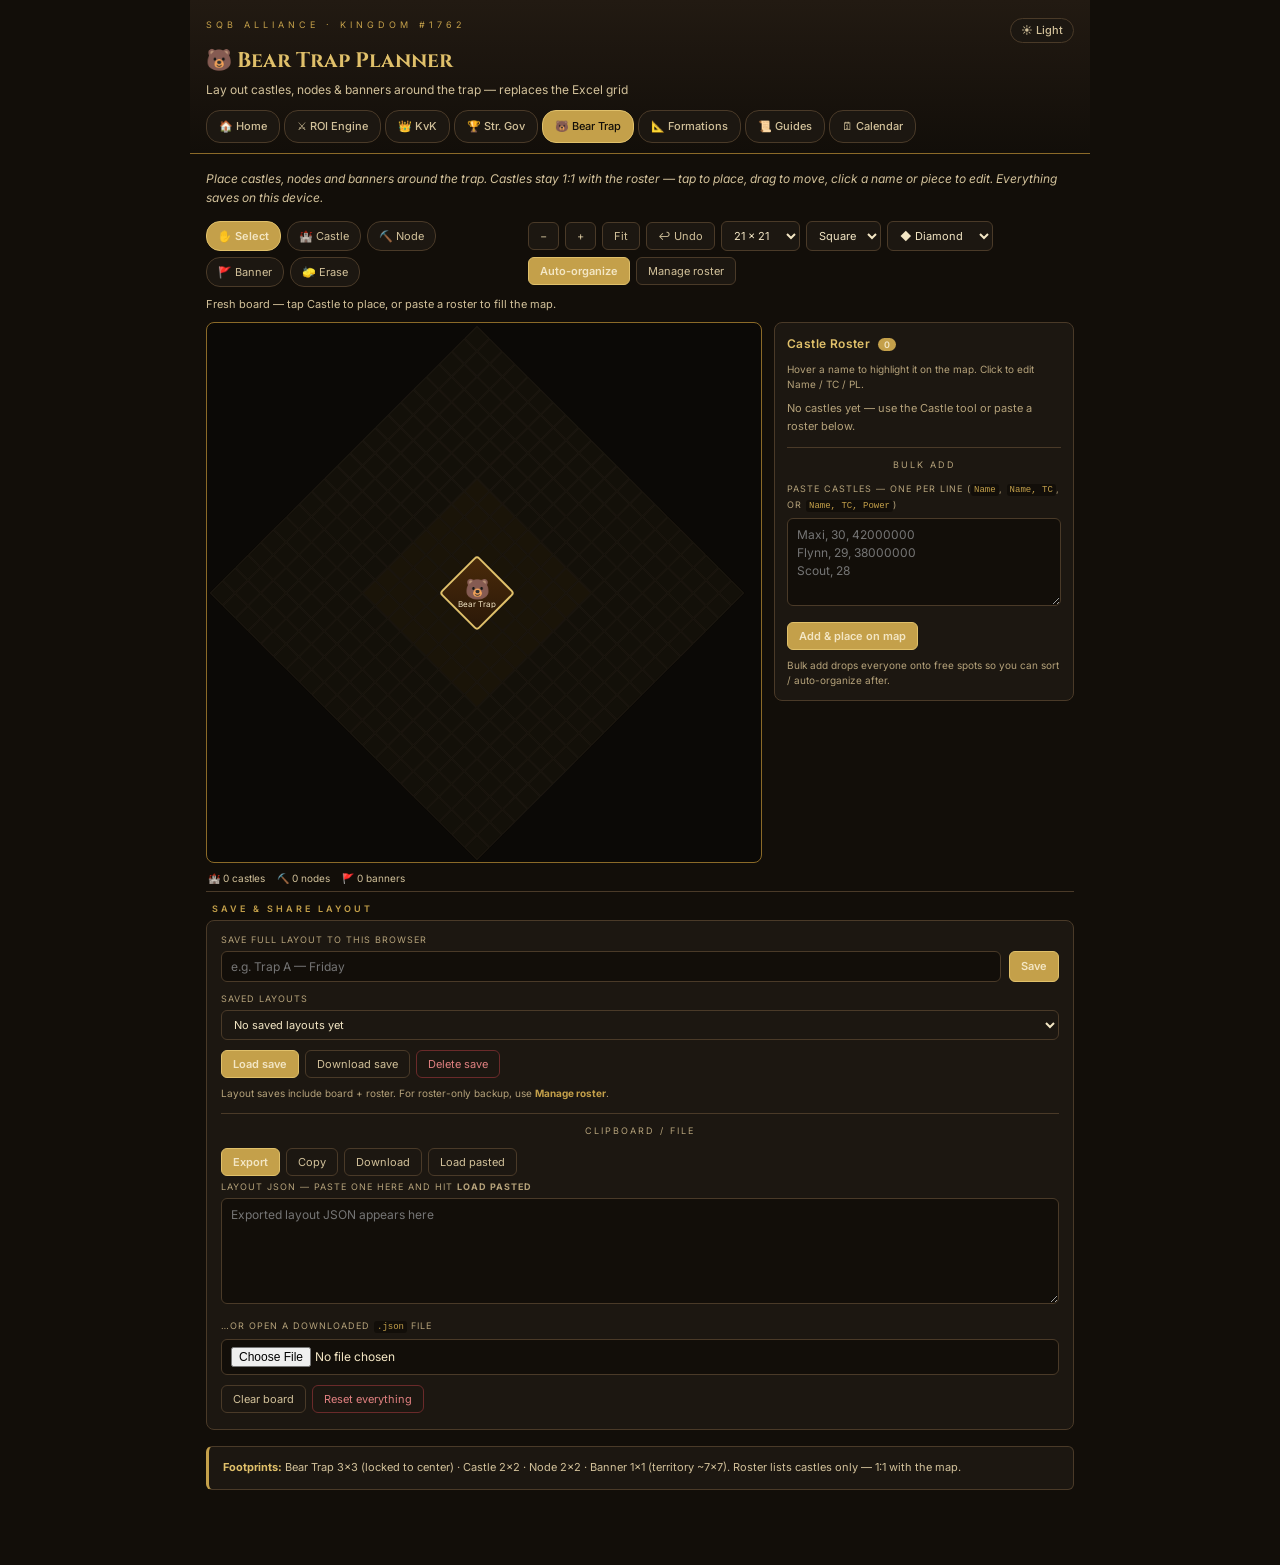
==== commit 1d01e531: "Improve theme contrast and add light/dark toggle Dark mode faint/dim text was muddy brown-on-brown; " ====
--- a/pages/bear-trap.html
+++ b/pages/bear-trap.html
@@ -4,6 +4,7 @@
 <meta charset="UTF-8">
 <meta name="viewport" content="width=device-width, initial-scale=1.0">
 <title>Bear Trap Planner — SQB Wiki</title>
+<script src="../js/theme-boot.js"></script>
 <link rel="stylesheet" href="../css/theme.css">
 </head>
 <body class="page-wide">
@@ -234,6 +235,7 @@
 </div>
 
 <script src="../js/common.js"></script>
+<script src="../js/analytics.js"></script>
 <script src="../js/bear-trap-model.js"></script>
 <script src="../js/bear-trap.js"></script>
 </body>
--- a/css/theme.css
+++ b/css/theme.css
@@ -6,28 +6,79 @@
 @import url('https://fonts.googleapis.com/css2?family=Cinzel:wght@400;600;700&family=Inter:wght@300;400;500;600&display=swap');
 
 :root {
-  --bg:        #0F0C08;
-  --surface:   #1A1510;
-  --surface-2: #211A12;
-  --border:    #3A2E1E;
-  --border-hi: #6B4F1A;
-  --gold:      #C4A35A;
-  --gold-dim:  #7A6230;
-  --text:      #E8D5A3;
-  --text-dim:  #9A8A6A;
-  --text-faint:#5A4A2A;
-
-  --best:      #7ACA7A;
-  --best-bg:   #12280F;
-  --good:      #CAAA3A;
-  --good-bg:   #2A2400;
-  --meh:       #8A7ACA;
-  --hold:      #C46A3A;
-  --locked:    #5A6A7A;
-  --locked-bg: #12202A;
-
-  --skip:      #C46A6A;
-  --skip-bg:   #2A0F0F;
+  /* Dark theme — tuned for contrast (faint/dim text was muddy on brown) */
+  --bg:         #120E09;
+  --surface:    #1C1711;
+  --surface-2:  #241C14;
+  --border:     #4A3A28;
+  --border-hi:  #8B6A28;
+  --gold:       #E0C06A;
+  --gold-dim:   #C4A04A;
+  --text:       #F3E6C4;
+  --text-dim:   #D2C19A;
+  --text-faint: #B5A27A;
+
+  --header-top: #221A12;
+  --header-bot: #120E09;
+  --row-hover:  #241C14;
+  --theme-color:#120E09;
+
+  --best:       #8AD48A;
+  --best-bg:    #163016;
+  --good:       #E0C04A;
+  --good-bg:    #332C08;
+  --meh:        #A898D8;
+  --hold:       #E08050;
+  --locked:     #8AA0B0;
+  --locked-bg:  #182430;
+
+  --skip:       #E08080;
+  --skip-bg:    #351414;
+
+  --save-count: #e8c87a;
+  --save-count-border: var(--gold-dim);
+  --save-count-bg: rgba(196, 163, 90, 0.16);
+  --save-ratio: #9ec9e8;
+  --save-ratio-border: #5a7a92;
+  --save-ratio-bg: rgba(80, 140, 180, 0.16);
+}
+
+/* Light theme — ink on parchment, same gold accent language */
+html[data-theme="light"] {
+  --bg:         #E6E0D4;
+  --surface:    #F7F3EA;
+  --surface-2:  #EFE8DA;
+  --border:     #C2B49A;
+  --border-hi:  #8A6F2E;
+  --gold:       #7A5C12;
+  --gold-dim:   #6B5218;
+  --text:       #1C1810;
+  --text-dim:   #3F3628;
+  --text-faint: #5C5140;
+
+  --header-top: #F7F3EA;
+  --header-bot: #E6E0D4;
+  --row-hover:  #E8E0D0;
+  --theme-color:#E6E0D4;
+
+  --best:       #1F7A2E;
+  --best-bg:    #D8EED8;
+  --good:       #8A6A00;
+  --good-bg:    #F0E6B8;
+  --meh:        #5A4A9A;
+  --hold:       #A04818;
+  --locked:     #3A5568;
+  --locked-bg:  #D6E2EA;
+
+  --skip:       #A03030;
+  --skip-bg:    #F0D4D4;
+
+  --save-count: #6B5218;
+  --save-count-border: #8A6F2E;
+  --save-count-bg: rgba(122, 92, 18, 0.1);
+  --save-ratio: #1F4E6E;
+  --save-ratio-border: #3A6A8A;
+  --save-ratio-bg: rgba(31, 78, 110, 0.1);
 }
 
 * { box-sizing: border-box; margin: 0; padding: 0; }
@@ -36,11 +87,12 @@
   background: var(--bg);
   color: var(--text);
   font-family: 'Inter', sans-serif;
-  font-size: 13px;
-  line-height: 1.45;
+  font-size: 14px;
+  line-height: 1.55;
   padding-bottom: 60px;
   max-width: 560px;
   margin: 0 auto;
+  transition: background-color .15s ease, color .15s ease;
 }
 
 a { color: var(--gold); text-decoration: none; }
@@ -48,14 +100,28 @@
 
 /* ── Header (shared across all pages) ── */
 .header {
-  background: linear-gradient(180deg, #1E1810, #0F0C08);
+  background: linear-gradient(180deg, var(--header-top), var(--header-bot));
   border-bottom: 1px solid var(--border-hi);
   padding: 18px 16px 0;
   position: sticky; top: 0; z-index: 30;
 }
+.header-top {
+  display: flex; align-items: flex-start; justify-content: space-between; gap: 10px;
+}
 .header-eyebrow { font-size: 9px; letter-spacing: 4px; color: var(--gold-dim); text-transform: uppercase; }
 .header-title { font-family: 'Cinzel', serif; font-size: 21px; font-weight: 700; color: var(--gold); margin-top: 2px; }
-.header-sub { font-size: 11px; color: var(--text-dim); margin-top: 3px; margin-bottom: 12px; }
+.header-sub { font-size: 12px; color: var(--text-dim); margin-top: 3px; margin-bottom: 12px; line-height: 1.45; }
+
+.theme-toggle {
+  flex-shrink: 0;
+  display: inline-flex; align-items: center; gap: 5px;
+  padding: 5px 10px; border-radius: 14px; cursor: pointer;
+  border: 1px solid var(--border); background: var(--surface);
+  color: var(--text-dim); font-size: 11px; font-family: 'Inter', sans-serif; font-weight: 500;
+  line-height: 1.2; white-space: nowrap;
+}
+.theme-toggle:hover { border-color: var(--gold-dim); color: var(--text); }
+.theme-toggle:focus-visible { outline: 2px solid var(--gold); outline-offset: 2px; }
 
 /* ── Nav (site-wide, used on every page) ── */
 .site-nav {
@@ -68,13 +134,14 @@
   background: var(--surface); border: 1px solid var(--border); border-radius: 14px;
   color: var(--text-dim); white-space: nowrap;
 }
-.site-nav a.active { background: var(--gold-dim); border-color: var(--gold); color: var(--text); }
+.site-nav a.active { background: var(--gold-dim); border-color: var(--gold); color: var(--bg); }
+html[data-theme="light"] .site-nav a.active { color: #F7F3EA; }
 .site-nav a:hover { text-decoration: none; border-color: var(--gold-dim); }
 
 /* ── Tabs (in-page sections) ── */
 .tabs { display: flex; gap: 4px; }
 .tab {
-  flex: 1; padding: 9px 4px; font-size: 11px; font-family: 'Inter', sans-serif; font-weight: 500;
+  flex: 1; padding: 9px 4px; font-size: 12px; font-family: 'Inter', sans-serif; font-weight: 500;
   background: transparent; border: none; border-bottom: 2px solid transparent;
   color: var(--text-faint); cursor: pointer; transition: all .15s;
 }
@@ -83,7 +150,7 @@
 .panel { padding: 16px; display: none; }
 .panel.active { display: block; }
 
-.intro { font-size: 11px; color: var(--text-dim); font-style: italic; margin-bottom: 14px; line-height: 1.5; }
+.intro { font-size: 12px; color: var(--text-dim); font-style: italic; margin-bottom: 14px; line-height: 1.55; }
 
 /* ── Cards ── */
 .card {
@@ -132,7 +199,7 @@
 
 .verdict {
   margin-top: 8px; padding: 8px 10px; border-radius: 5px; font-size: 11px; line-height: 1.5;
-  background: #1A1510; border-left: 2px solid var(--gold-dim); color: var(--text-dim);
+  background: var(--surface); border-left: 2px solid var(--gold-dim); color: var(--text-dim);
 }
 .verdict strong { color: var(--gold); }
 
@@ -162,7 +229,7 @@
 .matrix-row {
   display: grid; gap: 0; border-bottom: 1px solid var(--border);
 }
-.matrix-row:hover { background: #1A1510; }
+.matrix-row:hover { background: var(--row-hover); }
 .matrix-rowlabel {
   padding: 8px 6px 8px 2px; font-size: 11px; color: var(--text-dim);
   display: flex; align-items: center; gap: 5px; border-right: 1px solid var(--border);
@@ -199,7 +266,7 @@
 .pip-prep { background: var(--good-bg); border: 1px solid #7A6200; color: var(--good); }
 .pip-skip { background: var(--skip-bg); border: 1px solid #6A2A2A; color: var(--skip); }
 .pip-free { background: var(--locked-bg); border: 1px solid #2A4A6A; color: #6AAACA; }
-.pip-na   { background: #1A1510; border: 1px solid #2A2010; color: var(--text-faint); }
+.pip-na   { background: var(--surface); border: 1px solid var(--border); color: var(--text-faint); }
 
 /* ── Notes / callouts ── */
 .note-box {
@@ -210,7 +277,7 @@
 .note-box strong { color: var(--gold); }
 
 .event-banner {
-  background: linear-gradient(135deg, #2A1E0A, #1A1510); border: 1px solid var(--border-hi);
+  background: linear-gradient(135deg, var(--surface-2), var(--surface)); border: 1px solid var(--border-hi);
   border-radius: 8px; padding: 14px; margin-bottom: 16px;
 }
 .eb-label { font-size: 9px; letter-spacing: 2px; color: var(--gold-dim); text-transform: uppercase; }
@@ -239,7 +306,7 @@
 .today-item .ti-pts { font-size: 12px; font-weight: 600; }
 .today-item.spend .ti-pts { color: var(--best); }
 .today-item.hold .ti-pts { color: var(--hold); }
-.today-item.stacked { border-left-color: var(--gold); background: linear-gradient(90deg, #1A1510, #221A0A); }
+.today-item.stacked { border-left-color: var(--gold); background: linear-gradient(90deg, var(--surface), var(--surface-2)); }
 .today-item.prep { opacity: 0.85; }
 
 .today-stack-list { display: flex; flex-direction: column; gap: 10px; margin-bottom: 12px; }
@@ -570,3 +637,85 @@
 @media (max-width: 480px) {
   .matrix-rowlabel .pts { display: none; }
 }
+
+/* ── Formations Planner ── */
+.fm-page { margin-top: 4px; }
+.fm-optional { color: var(--text-faint); font-weight: 400; font-size: 10px; }
+.fm-grid {
+  display: grid; gap: 12px; margin-bottom: 14px;
+}
+@media (min-width: 800px) {
+  .fm-grid { grid-template-columns: minmax(0, 1.4fr) minmax(220px, 0.8fr); align-items: start; }
+}
+.fm-help .fm-steps {
+  margin: 0 0 12px; padding-left: 18px; color: var(--text-dim); font-size: 12px; line-height: 1.55;
+}
+.fm-help .fm-steps li { margin-bottom: 6px; }
+.fm-notes {
+  margin-bottom: 12px; padding: 10px 12px; border-radius: 8px;
+  border: 1px solid var(--border); background: var(--surface-2);
+  color: var(--text-dim); font-size: 12px; line-height: 1.5;
+}
+.fm-notes ul { margin: 0; padding-left: 18px; }
+.fm-notes li { margin-bottom: 4px; }
+.fm-summary {
+  display: grid; grid-template-columns: repeat(2, minmax(0, 1fr)); gap: 8px;
+  margin-bottom: 14px;
+}
+@media (min-width: 640px) {
+  .fm-summary { grid-template-columns: repeat(4, minmax(0, 1fr)); }
+}
+.fm-stat {
+  padding: 10px 12px; border-radius: 8px; border: 1px solid var(--border);
+  background: var(--surface);
+}
+.fm-stat span { display: block; font-size: 10px; color: var(--text-faint); margin-bottom: 4px; letter-spacing: 0.3px; }
+.fm-stat strong { font-size: 15px; color: var(--gold); font-weight: 600; }
+.fm-stat small { display: block; margin-top: 4px; font-size: 10px; color: var(--text-dim); }
+.fm-results {
+  display: grid; gap: 12px;
+}
+@media (min-width: 720px) {
+  .fm-results { grid-template-columns: repeat(2, minmax(0, 1fr)); }
+}
+.fm-card {
+  padding: 12px 14px; border-radius: 10px; border: 1px solid var(--border-hi);
+  background: var(--surface);
+}
+.fm-card-scrap { border-style: dashed; opacity: 0.95; }
+.fm-card-head {
+  display: flex; align-items: flex-start; justify-content: space-between; gap: 10px;
+  margin-bottom: 12px;
+}
+.fm-card-title { font-size: 13px; font-weight: 600; color: var(--text); }
+.fm-card-sub { font-size: 11px; color: var(--text-faint); margin-top: 3px; }
+.fm-save-badge {
+  flex-shrink: 0; font-size: 10px; font-weight: 700; letter-spacing: 0.4px;
+  text-transform: uppercase; padding: 5px 8px; border-radius: 6px; border: 1px solid;
+  white-space: nowrap;
+}
+.fm-save-count {
+  color: var(--save-count); border-color: var(--save-count-border); background: var(--save-count-bg);
+}
+.fm-save-ratio {
+  color: var(--save-ratio); border-color: var(--save-ratio-border); background: var(--save-ratio-bg);
+}
+.fm-block { margin-bottom: 10px; }
+.fm-block-label {
+  font-size: 10px; color: var(--text-faint); margin-bottom: 6px; letter-spacing: 0.3px;
+}
+.fm-row {
+  display: grid; grid-template-columns: repeat(3, minmax(0, 1fr)); gap: 6px;
+}
+.fm-count, .fm-pct {
+  padding: 7px 8px; border-radius: 6px; border: 1px solid var(--border); background: var(--bg);
+}
+.fm-count span, .fm-pct span {
+  display: block; font-size: 9px; color: var(--text-faint); margin-bottom: 2px;
+}
+.fm-count strong, .fm-pct strong { font-size: 13px; color: var(--text); font-weight: 600; }
+.fm-empty-pct { margin-top: 6px; font-size: 11px; color: var(--text-dim); line-height: 1.4; }
+.fm-why {
+  margin-top: 4px; padding-top: 10px; border-top: 1px solid var(--border);
+  font-size: 11px; color: var(--text-dim); line-height: 1.45;
+}
